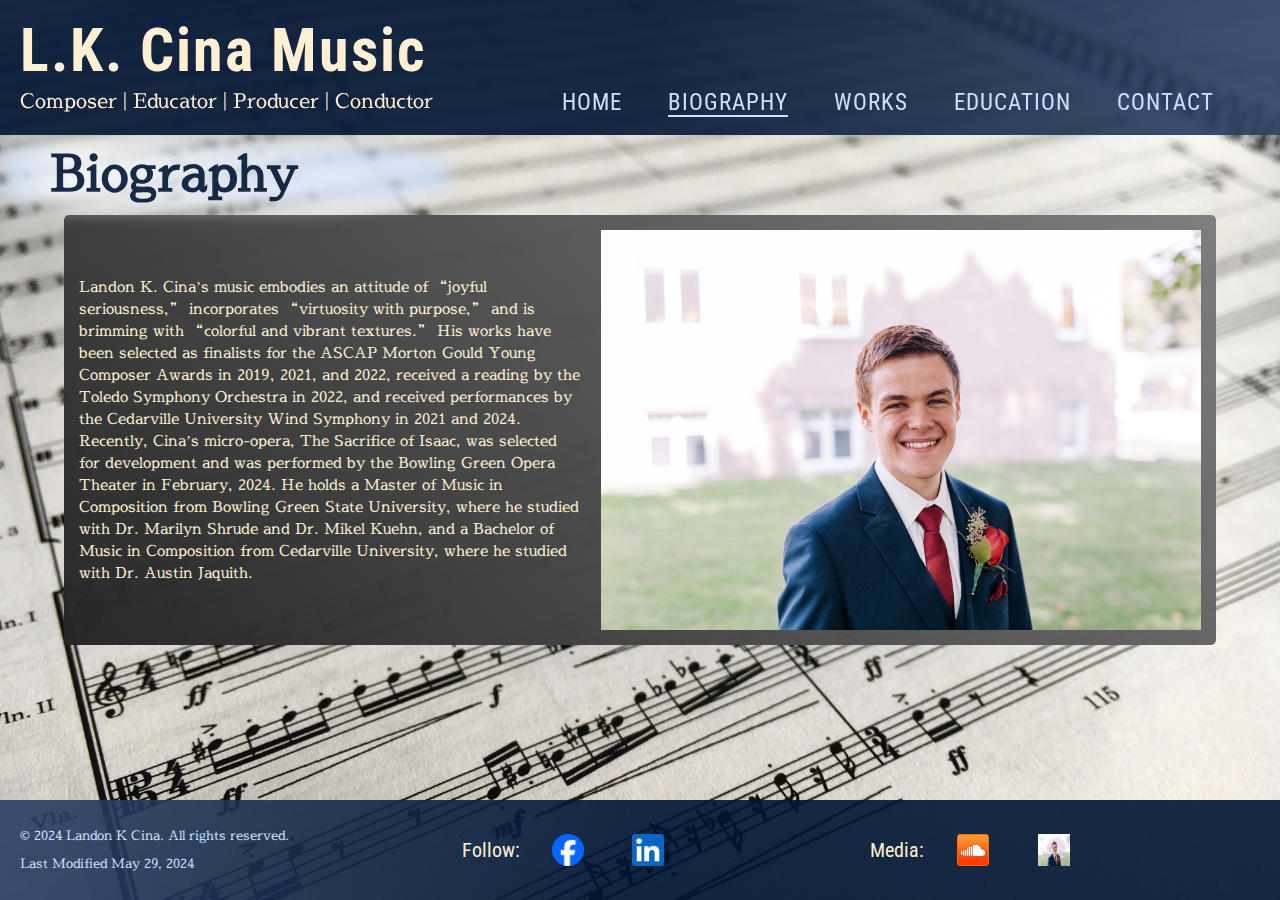
==== lkcinamusic-biography.html @ 563dcd90 "Add files via upload" ====
<!DOCTYPE html>
<html lang="en">
    <head>
        <meta charset="UTF-8">
        <meta name="viewport" content="width=device-width, initial-scale=1.0">
        <link href="lkcinamusic-biography.css" rel="stylesheet">
        <title>L.K. Cina Music | Biography</title>
    </head>
    <body>
        <header class="site-header">
            <div class="site-titles">
                <h1>L.K. Cina Music</h1>
                <p>Composer | Educator | Producer | Conductor</p>
            </div>
            <nav>
                <a class="nav-link" href="./lkcinamusic-home.html">Home</a>
                <a class="nav-link current" href="./lkcinamusic-biography.html">Biography</a>
                <a class="nav-link" href="./lkcinamusic-works.html">Works</a>
                <a class="nav-link" href="./lkcinamusic-education.html">Education</a>
                <a class="nav-link" href="./lkcinamusic-contact.html">Contact</a>
            </nav>
        </header>
        <main>
            <div class="page-header">
                <h2>Biography</h2>
                <div id="header-background"></div>
            </div>
            
            <div class="page-content">
                <p class="biography">Landon K. Cina’s music embodies an attitude of “joyful seriousness,” incorporates “virtuosity with purpose,” and is brimming with “colorful and vibrant textures.” His works have been selected as finalists for the ASCAP Morton Gould Young Composer Awards in 2019, 2021, and 2022, received a reading by the Toledo Symphony Orchestra in 2022, and received performances by the Cedarville University Wind Symphony in 2021 and 2024. Recently, Cina’s micro-opera, The Sacrifice of Isaac, was selected for development and was performed by the Bowling Green Opera Theater in February, 2024. He holds a Master of Music in Composition from Bowling Green State University, where he studied with Dr. Marilyn Shrude and Dr. Mikel Kuehn, and a Bachelor of Music in Composition from Cedarville University, where he studied with Dr. Austin Jaquith.</p>
                <img class="portrait" src="./Images/Cina_Portrait.jpeg" alt="Portrait of Landon Cina">
            </div>
        </main>
        <footer class="site-footer">
            <div class="copyright-modified">
                <p>&copy 2024 Landon K Cina. All rights reserved.</p>
                <p>Last Modified May 29, 2024</p>
            </div>
            <div class="external-links follow">
                <p>Follow</p>
                <a class="external-logo facebook" href="https://www.facebook.com/profile.php?id=100093106510685" target="_blank">
                    <img class="external-logo facebook" src="./Images/Facebook_Logo_Primary.png" alt="Facebook logo">
                </a>
                <a class="external-logo linkedin" href="https://www.linkedin.com/in/landon-cina-4056532aa/" target="_blank">
                    <img class="external-logo linkedin" src="./Images/In-Blue-34.png" alt="LinkedIn logo">
                </a>
                </div>
            <div class="external-links media">
                <p>Media</p>
                <a class="external-logo soundcloud" href="https://soundcloud.com/landon-cina" target="_blank">
                    <img class="external-logo soundcloud" src="./Images/SoundCloud_Logo.png" alt="SoundCloud logo">
                </a>
                <a class="external-logo youtube" href="https://www.youtube.com/channel/UCJyzDKxyQj161ZwWj1zg2kg" target="_blank">
                    <img class="external-logo youtube" src="./Images/Cina_Portrait.jpeg" alt="YouTube logo">
                </a>
            </div>
            <div></div>
        </footer>
    </body>
</html>
---- lkcinamusic-biography.css ----
/* UNIVERSAL STYLES */

:root {
    --background-color1-1: rgba(0, 20, 50, 0.9);
    --background-color1-2: rgba(43, 65, 98, 0.9);
    --background-color2-1: rgba(36, 36, 36, 0.98);
    --background-color2-2: rgba(124, 124, 124, 0.98);
    --text-color1: rgb(255, 240, 212);
    --text-color2: rgb(205, 225, 255);
    --alt-text-color1: rgb(255, 255, 255);
}

@font-face {
    font-family: "Sawarabi Mincho";
    src: url('./Fonts/SawarabiMincho-Regular.ttf') format(truetype);
}

@font-face {
    font-family: "Roboto Condensed";
    src: url(./Fonts/RobotoCondensed-VariableFont_wght.ttf) format(truetype);
}

* {
    box-sizing: border-box;
    margin: 0;
    padding: 0;
    font-size: 10px;
}

body {
    background-image: url(./Images/lkcinamusic_coverphoto.jpg);
    background-size: cover;
    background-position: center;
    background-repeat: no-repeat;
    background-attachment: fixed;
}

/* HEADER */

.site-header {
    width: 100%;
    height: 135px;
    background: linear-gradient(90deg, var(--background-color1-1) 50%, var(--background-color1-2));
    color: var(--text-color1);
    padding: 15px 20px 15px;
    position: fixed;
    top: 0px;
    display: flex;
    justify-content: space-between;
    z-index: 4;
}

.site-header h1 {
    font-family: "Roboto Condensed", sans-serif;
    font-size: 6rem;
    letter-spacing: 2px;
    display: block;
}

.site-header p {
    font-family: "Sawarabi Mincho", serif;
    font-size: 2rem;
}

.site-header nav {
    width: 60%;
    height: 100%;
    display: flex;
    justify-content: space-evenly;
    align-items: flex-end;
    padding-bottom: 5px;
}

.site-header nav a {
    color: var(--text-color2);
    font-family: "Roboto Condensed", sans-serif;
    font-size: 2.25rem;
    text-transform: uppercase;
    letter-spacing: 1px;
    text-decoration: none;
}

.site-header nav a:hover {
    color: var(--alt-text-color1);
}

.site-header .current {
    border-bottom: 2px solid var(--text-color2);
    margin-bottom: -2px;
}

.site-header .current:hover {
    border-bottom: 2px solid var(--alt-text-color1);
}

/* FOOTER */

.site-footer {
    width: 100%;
    height: 100px;
    background: linear-gradient(90deg, var(--background-color1-2), var(--background-color1-1) 50%);
    padding: 15px 20px 15px;
    display: flex;
    justify-content: space-between;
    align-items: center;
    overflow: hidden;
    z-index: 3;
    margin-top: 40px;
}

.copyright-modified * {
    font-family: "Sawarabi Mincho", serif;
    font-size: 1.25rem;
    color: var(--text-color2);
}

.copyright-modified p:last-of-type {
    margin-top: 10px;
}

.external-links {
    display: flex;
    justify-content: space-evenly;
    align-items: center;
    flex-wrap: wrap;
    width: 250px;
}

.external-links p {
    color: var(--text-color1);
    font-size: 2rem;
    font-family: "Roboto Condensed", sans-serif;
}

.external-links p:after {
    content: ":";
}

.external-logo {
    height: 32px;
    width: 32px;
}

a.external-logo {
    margin: 16px;
}

a.facebook {
    border-radius: 50%;
}

a.linkedin {
    background-color: white;
    border-radius: 5px;
}

/* MAIN */

main {
    min-height: max(calc(100vh - 275px), 300px);
    width: 100%;
    margin-top: 135px;
}

.page-header { 
    height: 80px;
    width: 100%;
}

.page-header h2 {
    font-family: "Sawarabi Mincho", serif;
    font-size: 5rem;
    color: var(--background-color1-1);
    position: relative;
    padding-left: 50px;
    z-index: 2;
}

#header-background {
    height: 65px;
    width: 450px;
    background: linear-gradient(90deg, var(--text-color2), var(--alt-text-color1) 15%, var(--text-color2));
    position: absolute;
    top: 142px;
    border-radius: 20% 40% 40% 20%;
    filter: blur(10px);
    opacity: 0.8;
    z-index: 1;
}

.page-content {
    width: 90%;
    max-width: 1400px;
    margin: 0 auto;
    display: flex;
    justify-content: center;
    align-items: center;
    gap: 20px;
    background: linear-gradient(45deg, var(--background-color2-1), var(--background-color2-2));
    border-radius: 5px;
    padding: 15px;
}

.portrait {
    width: 100%;
    max-width: 600px;
    object-fit: cover;
}

.biography {
    width: 50%;
    height: fit-content;
    font-family: "Sawarabi Mincho";
    font-size: 1.5rem;
    color: var(--text-color1);
}

/* @MEDIA */

    /* HEADER */

@media (max-width: 1125px) {
    .site-header h1 {
        font-size: 5rem;
    }

    .site-header p {
        font-size: 1.67rem;
    }

    .site-header nav {
        padding: 0;
    }

    .site-header nav a {
        font-size: 1.875rem;
    }

    .site-header {
        height: 115px;
    }
    
    main {
        min-height: max(calc(100vh - 255px), 300px);
        margin-top: 115px;
    }

    #header-background {
        top: 121px;
    }
}

@media (max-width: 915px) {
    .site-header {
        height: 150px;
        flex-wrap: wrap;
    }

    .site-header nav {
        height: 40px;
        width: 100%;
    }

    main {
        min-height: max(calc(100vh - 290px), 300px);
        margin-top: 150px;
    }

    #header-background {
        top: 155px;
    }
}

    /* FOOTER */

@media (max-width: 825px) {
    .external-links {
        width: 150px;
    }

    .external-links p {
        width: 75px;
        margin: 0 20px 0;
        text-align: center;
        border-bottom: 2px solid var(--text-color1);
    }

    .external-links p:after {
        content: "";
    }
}

@media (max-width: 600px) {
    .external-links p {
        width: 50px;
        margin: 0 30px 0;
        font-size: 1.33rem;
        border-bottom: 1px solid var(--text-color1);
    }

    .external-logo {
        width: 24px;
        height: 24px;
    }
}

    /* MAIN ONLY */

@media (max-width: 1200px) {
    .page-content {
        flex-direction: column-reverse;
    }

    .biography {
        width: 100%;
    }
}
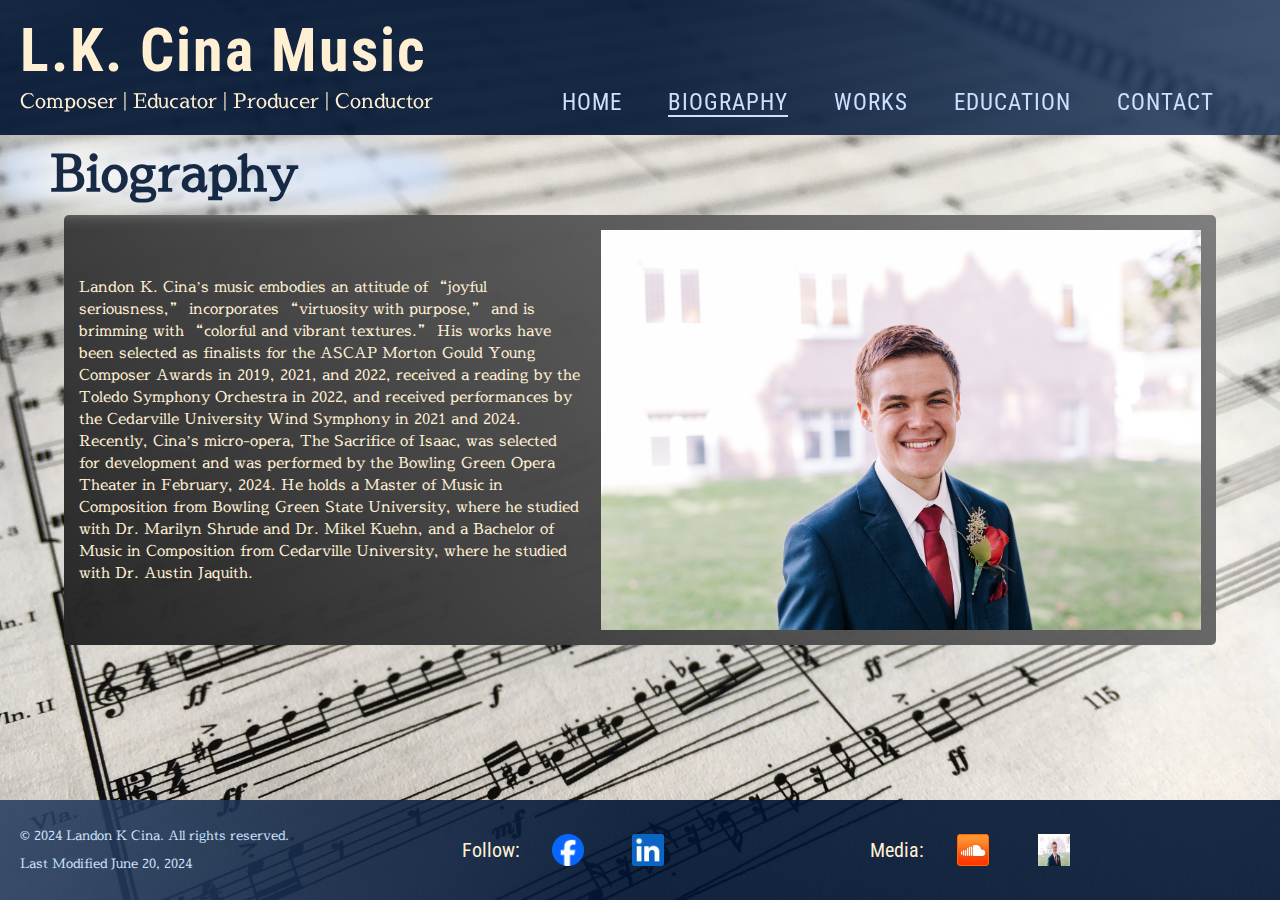
==== commit 420f26ac: "Add files via upload" ====
--- a/lkcinamusic-biography.html
+++ b/lkcinamusic-biography.html
@@ -34,7 +34,7 @@
         <footer class="site-footer">
             <div class="copyright-modified">
                 <p>&copy 2024 Landon K Cina. All rights reserved.</p>
-                <p>Last Modified May 29, 2024</p>
+                <p>Last Modified June 20, 2024</p>
             </div>
             <div class="external-links follow">
                 <p>Follow</p>
--- a/lkcinamusic-biography.css
+++ b/lkcinamusic-biography.css
@@ -210,7 +210,7 @@
 .biography {
     width: 50%;
     height: fit-content;
-    font-family: "Sawarabi Mincho";
+    font-family: "Sawarabi Mincho", serif;
     font-size: 1.5rem;
     color: var(--text-color1);
 }
@@ -268,6 +268,16 @@
 
     #header-background {
         top: 155px;
+    }
+}
+
+@media (max-height: 400px) {
+    .site-header {
+        position: static;
+    }
+
+    main {
+        margin-top: 0;
     }
 }
 
